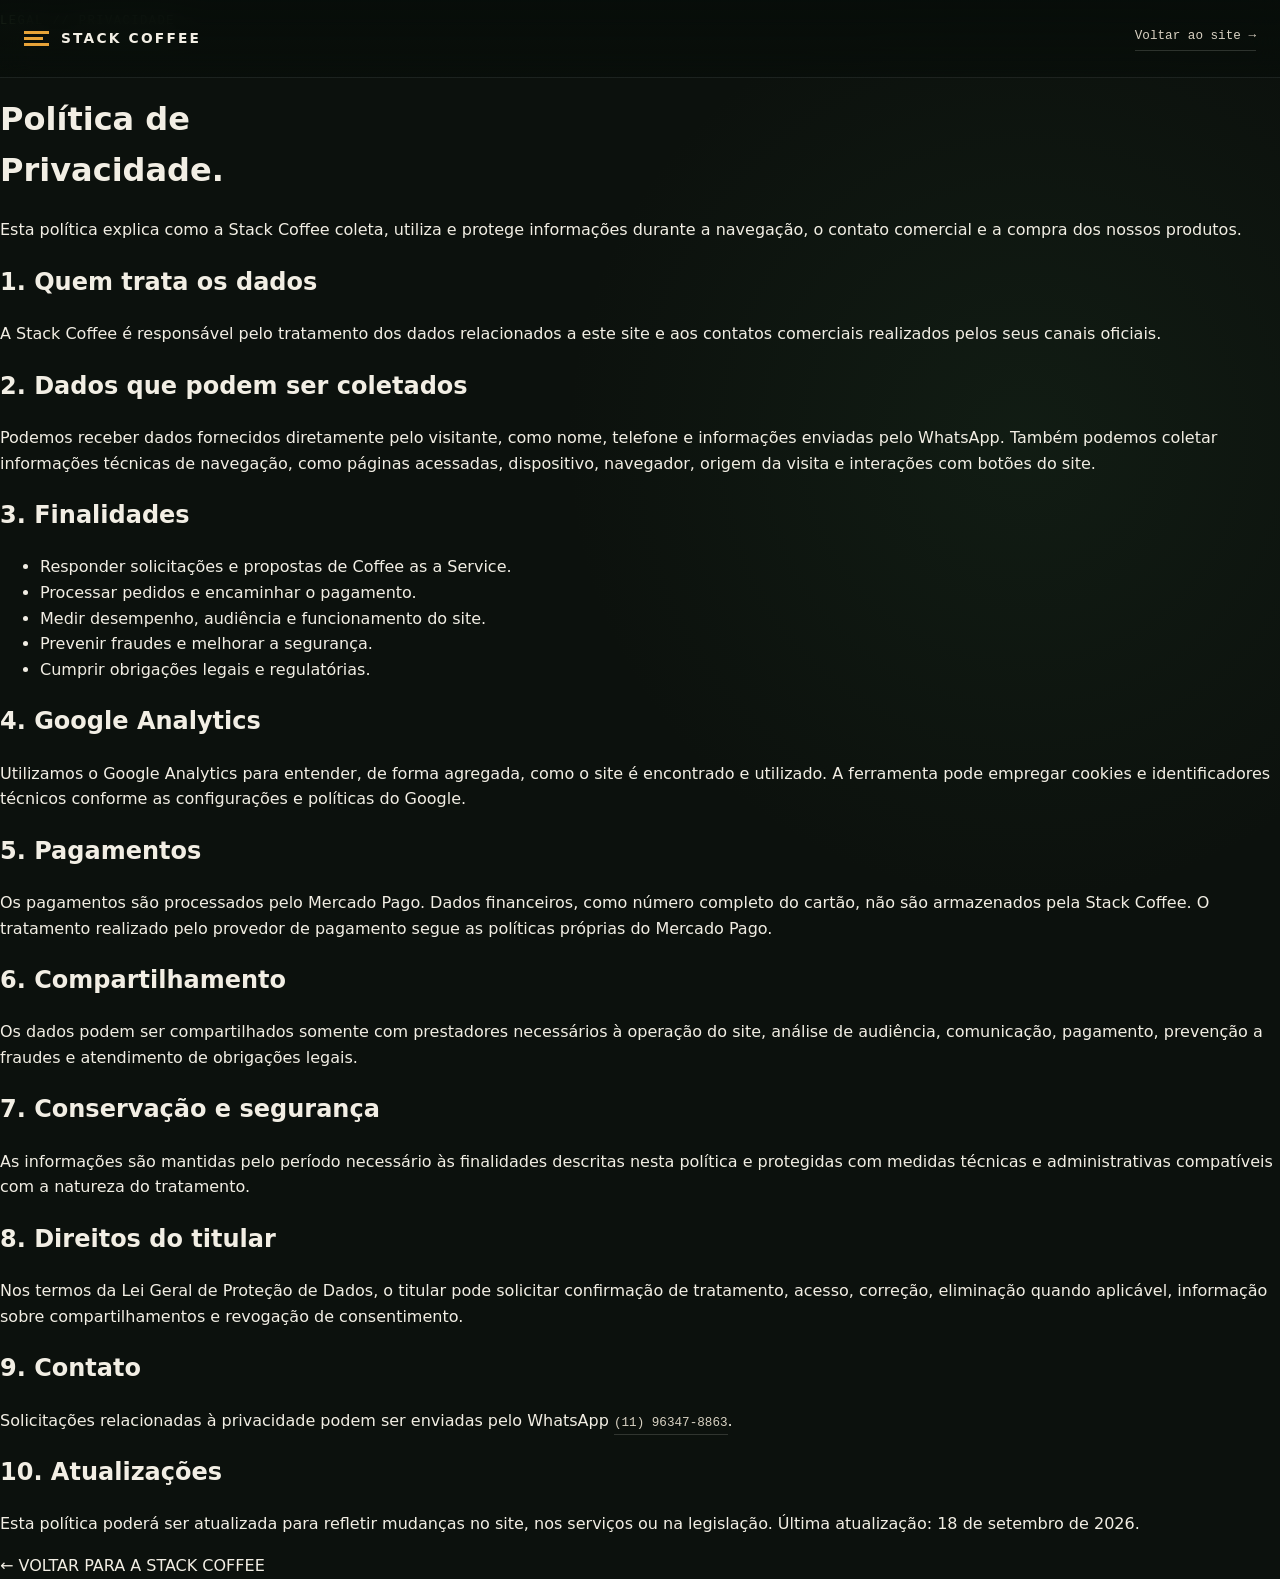
==== politica-de-privacidade/index.html @ 0f370cf7 "Add files via upload" ====
<!doctype html>
<html lang="pt-BR">
  <head>
    <meta charset="UTF-8" />
    <meta name="viewport" content="width=device-width, initial-scale=1" />
    <meta name="theme-color" content="#11110f" />
    <meta name="description" content="Política de Privacidade da Stack Coffee: saiba como tratamos dados pessoais, pagamentos, métricas de acesso e solicitações de titulares." />
    <meta name="robots" content="index, follow" />
    <link rel="canonical" href="https://stackcoffee.com.br/politica-de-privacidade/" />
    <meta property="og:locale" content="pt_BR" />
    <meta property="og:type" content="website" />
    <meta property="og:site_name" content="Stack Coffee" />
    <meta property="og:title" content="Política de Privacidade | Stack Coffee" />
    <meta property="og:description" content="Como a Stack Coffee trata dados pessoais e métricas de acesso." />
    <meta property="og:url" content="https://stackcoffee.com.br/politica-de-privacidade/" />
    <meta property="og:image" content="https://stackcoffee.com.br/assets/og-stack-coffee.jpg" />
    <title>Política de Privacidade | Stack Coffee</title>
    <link rel="icon" type="image/svg+xml" href="data:image/svg+xml,%3Csvg xmlns='http://www.w3.org/2000/svg' viewBox='0 0 64 64'%3E%3Crect width='64' height='64' rx='14' fill='%2311110f'/%3E%3Cpath d='M18 20h28v6H18zm0 10h21v6H18zm0 10h28v6H18z' fill='%23e7a338'/%3E%3C/svg%3E" />
    <link rel="stylesheet" href="/styles.css" />

    <!-- Google tag (gtag.js) -->
    <script async src="https://www.googletagmanager.com/gtag/js?id=G-5HF74Z44V3"></script>
    <script>
      window.dataLayer = window.dataLayer || [];
      function gtag(){dataLayer.push(arguments);}
      gtag('js', new Date());
      gtag('config', 'G-5HF74Z44V3');
    </script>
  </head>
  <body class="legal-page">
    <header class="site-header legal-header">
      <a class="brand" href="/" aria-label="Stack Coffee — página inicial">
        <span class="brand-mark" aria-hidden="true"><i></i><i></i><i></i></span>
        <span>STACK COFFEE</span>
      </a>
      <a class="text-link" href="/">Voltar ao site <span>→</span></a>
    </header>

    <main class="legal-main">
      <p class="section-kicker">LEGAL // PRIVACIDADE</p>
      <h1>Política de<br /><span>Privacidade.</span></h1>
      <p class="legal-intro">Esta política explica como a Stack Coffee coleta, utiliza e protege informações durante a navegação, o contato comercial e a compra dos nossos produtos.</p>

      <article class="legal-card">
        <h2>1. Quem trata os dados</h2>
        <p>A Stack Coffee é responsável pelo tratamento dos dados relacionados a este site e aos contatos comerciais realizados pelos seus canais oficiais.</p>

        <h2>2. Dados que podem ser coletados</h2>
        <p>Podemos receber dados fornecidos diretamente pelo visitante, como nome, telefone e informações enviadas pelo WhatsApp. Também podemos coletar informações técnicas de navegação, como páginas acessadas, dispositivo, navegador, origem da visita e interações com botões do site.</p>

        <h2>3. Finalidades</h2>
        <ul>
          <li>Responder solicitações e propostas de Coffee as a Service.</li>
          <li>Processar pedidos e encaminhar o pagamento.</li>
          <li>Medir desempenho, audiência e funcionamento do site.</li>
          <li>Prevenir fraudes e melhorar a segurança.</li>
          <li>Cumprir obrigações legais e regulatórias.</li>
        </ul>

        <h2>4. Google Analytics</h2>
        <p>Utilizamos o Google Analytics para entender, de forma agregada, como o site é encontrado e utilizado. A ferramenta pode empregar cookies e identificadores técnicos conforme as configurações e políticas do Google.</p>

        <h2>5. Pagamentos</h2>
        <p>Os pagamentos são processados pelo Mercado Pago. Dados financeiros, como número completo do cartão, não são armazenados pela Stack Coffee. O tratamento realizado pelo provedor de pagamento segue as políticas próprias do Mercado Pago.</p>

        <h2>6. Compartilhamento</h2>
        <p>Os dados podem ser compartilhados somente com prestadores necessários à operação do site, análise de audiência, comunicação, pagamento, prevenção a fraudes e atendimento de obrigações legais.</p>

        <h2>7. Conservação e segurança</h2>
        <p>As informações são mantidas pelo período necessário às finalidades descritas nesta política e protegidas com medidas técnicas e administrativas compatíveis com a natureza do tratamento.</p>

        <h2>8. Direitos do titular</h2>
        <p>Nos termos da Lei Geral de Proteção de Dados, o titular pode solicitar confirmação de tratamento, acesso, correção, eliminação quando aplicável, informação sobre compartilhamentos e revogação de consentimento.</p>

        <h2>9. Contato</h2>
        <p>Solicitações relacionadas à privacidade podem ser enviadas pelo WhatsApp <a class="text-link" href="https://wa.me/5511963478863" target="_blank" rel="noreferrer">(11) 96347-8863</a>.</p>

        <h2>10. Atualizações</h2>
        <p>Esta política poderá ser atualizada para refletir mudanças no site, nos serviços ou na legislação. Última atualização: 18 de setembro de 2026.</p>
      </article>

      <a class="legal-back" href="/">← VOLTAR PARA A STACK COFFEE</a>
    </main>
  </body>
</html>
---- styles.css ----
:root {
  --ink: #0c110d;
  --ink-soft: #121a14;
  --cream: #f2eee4;
  --paper: #d9d2c3;
  --muted: #a5a092;
  --gold: #e7a338;
  --green: #8cad78;
  --forest: #183221;
  --forest-deep: #0c1d13;
  --line: rgba(242, 238, 228, 0.16);
  --max: 1240px;
}

* { box-sizing: border-box; }
html { scroll-behavior: smooth; }
body {
  margin: 0;
  background: radial-gradient(circle at 80% 28%, rgba(41, 79, 49, .18), transparent 30%), var(--ink);
  color: var(--cream);
  font-family: Inter, ui-sans-serif, system-ui, -apple-system, BlinkMacSystemFont, "Segoe UI", sans-serif;
  font-size: 16px;
  line-height: 1.6;
  overflow-x: hidden;
}

a { color: inherit; text-decoration: none; }
button { font: inherit; }
.sr-only { position: absolute; width: 1px; height: 1px; padding: 0; margin: -1px; overflow: hidden; clip: rect(0, 0, 0, 0); white-space: nowrap; border: 0; }

.site-header {
  position: fixed;
  z-index: 20;
  top: 0;
  left: 0;
  width: 100%;
  height: 78px;
  display: flex;
  align-items: center;
  justify-content: space-between;
  padding: 0 max(24px, calc((100vw - var(--max)) / 2));
  border-bottom: 1px solid rgba(255,255,255,.09);
  background: linear-gradient(to bottom, rgba(7,13,9,.92), rgba(7,13,9,.6));
  backdrop-filter: blur(16px);
  transition: background .25s ease;
}

.site-header.scrolled { background: rgba(7,13,9,.96); }
.brand { display: inline-flex; align-items: center; gap: 12px; font-size: .86rem; font-weight: 800; letter-spacing: .16em; }
.brand-mark { display: grid; gap: 3px; width: 25px; }
.brand-mark i { display: block; height: 3px; background: var(--gold); }
.brand-mark i:nth-child(2) { width: 76%; }

.main-nav { display: flex; align-items: center; gap: 30px; font-family: ui-monospace, SFMono-Regular, Menlo, Monaco, Consolas, monospace; font-size: .76rem; letter-spacing: .05em; }
.main-nav a { color: var(--paper); transition: color .2s ease; }
.main-nav a:hover { color: var(--gold); }
.main-nav .nav-cta { border: 1px solid rgba(231,163,56,.58); padding: 9px 13px; color: var(--gold); }
.menu-toggle { display: none; border: 0; background: transparent; color: white; padding: 8px; }
.menu-toggle > span:not(.sr-only) { display: block; width: 23px; height: 1px; margin: 6px 0; background: currentColor; }

.hero { position: relative; min-height: 780px; height: 100svh; display: grid; align-items: center; overflow: hidden; }
.hero-image { position: absolute; inset: 0; background: url("assets/hero-stack-coffee.png") center center / cover no-repeat; transform: scale(1.015); }
.hero-shade { position: absolute; inset: 0; background: linear-gradient(90deg, rgba(9,9,8,.96) 0%, rgba(9,9,8,.82) 31%, rgba(9,9,8,.25) 62%, rgba(9,9,8,.28) 100%), linear-gradient(0deg, rgba(9,9,8,.68), transparent 45%); }
.hero-grid { position: absolute; inset: 0; background-image: linear-gradient(rgba(255,255,255,.035) 1px, transparent 1px), linear-gradient(90deg, rgba(255,255,255,.035) 1px, transparent 1px); background-size: 80px 80px; mask-image: linear-gradient(to right, black, transparent 62%); }
.hero-content { position: relative; z-index: 2; width: min(var(--max), calc(100% - 48px)); margin: 60px auto 0; }
.eyebrow, .section-kicker, .command { font-family: ui-monospace, SFMono-Regular, Menlo, Monaco, Consolas, monospace; letter-spacing: .12em; font-size: .76rem; }
.eyebrow { display: flex; align-items: center; gap: 10px; color: var(--gold); }
.eyebrow > span { width: 24px; height: 1px; background: currentColor; }
.hero h1 { max-width: 800px; margin: 24px 0 22px; font-size: clamp(3.55rem, 7.7vw, 7rem); line-height: .91; letter-spacing: -.065em; font-weight: 760; }
.hero h1 em { color: var(--gold); font-family: Georgia, "Times New Roman", serif; font-weight: 400; }
.hero-copy { max-width: 510px; color: var(--paper); font-size: 1.1rem; }
.hero-actions { display: flex; align-items: center; gap: 28px; margin-top: 34px; }
.button { display: inline-flex; align-items: center; justify-content: center; gap: 22px; min-height: 52px; padding: 0 21px; border: 1px solid var(--gold); font-family: ui-monospace, SFMono-Regular, Menlo, monospace; font-size: .76rem; font-weight: 700; letter-spacing: .07em; text-transform: uppercase; transition: background .2s ease, color .2s ease, transform .2s ease; }
.button:hover { transform: translateY(-2px); }
.button-primary { background: var(--gold); color: var(--ink); }
.button-primary:hover { background: #f2b24a; }
.text-link { font-family: ui-monospace, SFMono-Regular, Menlo, monospace; color: var(--paper); font-size: .79rem; border-bottom: 1px solid var(--line); padding-bottom: 4px; }
.text-link:hover { color: var(--gold); }
.hero-status { position: absolute; z-index: 2; bottom: 0; left: 50%; transform: translateX(-50%); width: min(var(--max), calc(100% - 48px)); display: grid; grid-template-columns: auto 1fr auto; align-items: center; gap: 10px; padding: 18px 0 19px; border-top: 1px solid var(--line); font-family: ui-monospace, SFMono-Regular, Menlo, monospace; font-size: .69rem; color: var(--muted); letter-spacing: .1em; }
.hero-status b { color: var(--cream); font-weight: 500; }
.pulse { width: 7px; height: 7px; border-radius: 50%; background: #7faf71; box-shadow: 0 0 0 5px rgba(127,175,113,.12); animation: pulse 2s infinite; }
@keyframes pulse { 50% { box-shadow: 0 0 0 9px rgba(127,175,113,0); } }

.section { width: min(var(--max), calc(100% - 48px)); margin: 0 auto; padding: 130px 0; }
.visual-section { position: relative; isolation: isolate; width: 100%; margin: 0; overflow: hidden; }
.section-inner { position: relative; z-index: 1; width: min(var(--max), calc(100% - 48px)); margin: 0 auto; padding: 130px 0; }
.section-kicker { color: var(--green); margin-bottom: 62px; }
.product { min-height: 840px; background: linear-gradient(90deg, rgba(5,13,8,.97) 0%, rgba(5,13,8,.84) 37%, rgba(5,13,8,.34) 69%, rgba(5,13,8,.18) 100%), linear-gradient(0deg, rgba(5,13,8,.85) 0%, transparent 47%, rgba(5,13,8,.34) 100%), url("assets/daily-build-home-office.webp") center / cover no-repeat; }
.product-layout { display: grid; grid-template-columns: 1.1fr .9fr; gap: 9vw; align-items: start; }
.command { color: var(--green); margin: 0 0 28px; }
.product h2, .store h2, .manifesto h2, .origin h2, .launch h2 { margin: 0; letter-spacing: -.055em; line-height: .88; text-transform: uppercase; }
.product h2 { font-size: clamp(4.3rem, 9vw, 8.4rem); }
.product h2 span, .manifesto h2 span, .launch h2 span { color: var(--gold); }
.lead { margin: 38px 0 14px; color: var(--cream); font-size: 1.35rem; font-weight: 650; }
.product-copy > p:not(.command):not(.lead) { max-width: 580px; color: var(--muted); }
.tags { display: flex; flex-wrap: wrap; gap: 8px; margin-top: 32px; }
.tags span { border: 1px solid var(--line); padding: 7px 10px; color: var(--paper); font-family: ui-monospace, SFMono-Regular, Menlo, monospace; font-size: .66rem; letter-spacing: .08em; }

.profile-card { border: 1px solid rgba(140,173,120,.3); background: linear-gradient(145deg, rgba(22,45,28,.88), rgba(7,15,10,.8)); backdrop-filter: blur(13px); box-shadow: 0 24px 90px rgba(0,0,0,.34); }
.profile-top { display: flex; justify-content: space-between; align-items: center; padding: 16px 19px; border-bottom: 1px solid var(--line); color: var(--muted); font-family: ui-monospace, SFMono-Regular, Menlo, monospace; font-size: .68rem; letter-spacing: .08em; }
.profile-top .live { color: #8eae82; }
.spec-list { margin: 0; padding: 10px 19px; }
.spec-list > div { display: grid; grid-template-columns: 105px 1fr; gap: 18px; padding: 13px 0; border-bottom: 1px solid rgba(255,255,255,.08); }
.spec-list dt { color: var(--muted); font-family: ui-monospace, SFMono-Regular, Menlo, monospace; font-size: .67rem; letter-spacing: .07em; }
.spec-list dd { margin: 0; color: var(--paper); font-size: .88rem; }
.meters { padding: 22px 19px 25px; }
.meters > div { display: grid; grid-template-columns: 96px 1fr 30px; gap: 13px; align-items: center; margin: 12px 0; }
.meters span, .meters b { color: var(--muted); font-family: ui-monospace, SFMono-Regular, Menlo, monospace; font-size: .62rem; font-weight: 500; }
.meters i { position: relative; display: block; height: 3px; background: rgba(255,255,255,.1); }
.meters i::after { content: ""; position: absolute; inset: 0 auto 0 0; width: var(--value); background: var(--gold); }

.store { border-top: 1px solid var(--line); }
.store-card { display: grid; grid-template-columns: minmax(0, 1.05fr) minmax(380px, .95fr); border: 1px solid rgba(140,173,120,.2); background: linear-gradient(145deg, var(--ink-soft), var(--forest-deep)); overflow: hidden; box-shadow: 0 28px 90px rgba(0,0,0,.22); }
.store-media { position: relative; min-height: 680px; background: #d8d0c1; overflow: hidden; }
.store-media::after { content: ""; position: absolute; inset: 0; box-shadow: inset 0 0 90px rgba(17,17,15,.14); pointer-events: none; }
.store-media img { width: 100%; height: 100%; object-fit: cover; display: block; }
.store-media .product-shot { position: absolute; inset: 0; opacity: 0; transform: scale(1.025); transition: opacity .45s ease, transform .65s ease; }
.store-media .product-shot.is-active { opacity: 1; transform: scale(1); }
.store-badge { position: absolute; z-index: 2; top: 22px; left: 22px; padding: 8px 11px; background: var(--ink); color: var(--gold); font-family: ui-monospace, SFMono-Regular, Menlo, monospace; font-size: .65rem; font-weight: 700; letter-spacing: .1em; }
.media-caption { position: absolute; z-index: 2; right: 22px; bottom: 20px; padding: 7px 10px; background: rgba(12,17,13,.84); color: var(--cream); backdrop-filter: blur(8px); font-family: ui-monospace, SFMono-Regular, Menlo, monospace; font-size: .62rem; letter-spacing: .08em; }
.store-details { display: flex; flex-direction: column; justify-content: center; padding: clamp(36px, 6vw, 78px); }
.store-details .command { margin-bottom: 24px; }
.store h2 { font-size: clamp(3.4rem, 6.5vw, 6.2rem); }
.store-subtitle { margin: 15px 0 0; color: var(--paper); font-size: 1.1rem; }
.variant-list { display: grid; gap: 9px; margin: 28px 0 8px; }
.variant-option { width: 100%; display: flex; align-items: center; justify-content: space-between; gap: 20px; padding: 16px 18px; border: 1px solid var(--line); background: transparent; color: var(--paper); text-align: left; cursor: pointer; transition: border-color .2s ease, background .2s ease; }
.variant-option:hover { border-color: rgba(231,163,56,.55); }
.variant-option.active { border-color: var(--green); background: rgba(140,173,120,.1); box-shadow: inset 3px 0 0 var(--gold); }
.variant-option > span { display: grid; gap: 1px; }
.variant-option b { font-size: .9rem; }
.variant-option small { color: var(--muted); font-size: .76rem; }
.variant-option strong { color: var(--gold); font-family: ui-monospace, SFMono-Regular, Menlo, monospace; font-size: .9rem; white-space: nowrap; }
.store-specs { display: flex; flex-wrap: wrap; gap: 8px; margin: 28px 0; }
.store-specs span { padding: 7px 10px; border: 1px solid var(--line); color: var(--paper); font-family: ui-monospace, SFMono-Regular, Menlo, monospace; font-size: .65rem; letter-spacing: .06em; text-transform: uppercase; }
.store-description { margin: 0; color: var(--muted); }
.order-row { display: grid; grid-template-columns: 1fr 1fr; gap: 24px; margin: 30px 0; padding: 19px 0; border-top: 1px solid var(--line); border-bottom: 1px solid var(--line); }
.quantity-control, .order-total { display: grid; gap: 9px; }
.quantity-control > span, .order-total > span { color: var(--muted); font-family: ui-monospace, SFMono-Regular, Menlo, monospace; font-size: .62rem; letter-spacing: .07em; }
.quantity-control > div { display: grid; grid-template-columns: 34px 42px 34px; align-items: center; }
.quantity-control button { width: 34px; height: 34px; border: 1px solid var(--line); background: transparent; color: var(--paper); cursor: pointer; }
.quantity-control button:hover { border-color: var(--gold); color: var(--gold); }
.quantity-control output { text-align: center; color: var(--cream); font-family: ui-monospace, SFMono-Regular, Menlo, monospace; }
.order-total { text-align: right; }
.order-total strong { color: var(--gold); font-family: ui-monospace, SFMono-Regular, Menlo, monospace; font-size: 1.12rem; }
.buy-area { display: grid; grid-template-columns: minmax(220px, auto) 1fr; gap: 18px; align-items: center; }
.button-marketplace { background: var(--gold); color: var(--ink); }
.button-marketplace:disabled { cursor: wait; opacity: .7; transform: none; }
.buy-area p { margin: 0; color: var(--muted); font-size: .76rem; line-height: 1.45; }
.checkout-message { min-height: 1.4em; margin: 13px 0 0; color: #e5a3a3; font-size: .78rem; }
.notify-link { align-self: flex-start; margin-top: 25px; padding-bottom: 3px; border-bottom: 1px solid var(--line); color: var(--paper); font-family: ui-monospace, SFMono-Regular, Menlo, monospace; font-size: .72rem; }
.notify-link:hover { color: var(--gold); }
.commerce-benefits { display: grid; grid-template-columns: repeat(3, 1fr); margin-top: 24px; border: 1px solid rgba(140,173,120,.2); background: rgba(24,50,33,.2); }
.commerce-benefits > div { display: grid; grid-template-columns: auto 1fr; column-gap: 15px; padding: 25px; border-right: 1px solid var(--line); }
.commerce-benefits > div:last-child { border-right: 0; }
.commerce-benefits b { grid-row: span 2; color: var(--gold); font-family: ui-monospace, SFMono-Regular, Menlo, monospace; font-size: .67rem; }
.commerce-benefits strong { color: var(--paper); font-size: .86rem; }
.commerce-benefits span { color: var(--muted); font-size: .75rem; line-height: 1.45; }

.manifesto { min-height: 850px; border-top: 1px solid var(--line); background: linear-gradient(90deg, rgba(5,13,8,.9) 0%, rgba(5,13,8,.57) 42%, rgba(5,13,8,.38) 100%), linear-gradient(0deg, rgba(5,13,8,.92) 0%, transparent 58%, rgba(5,13,8,.34) 100%), url("assets/coffee-as-a-service-office.webp") center / cover no-repeat; }
.manifesto-grid { display: grid; grid-template-columns: .92fr 1.08fr; gap: 8vw; align-items: start; }
.manifesto h2 { font-size: clamp(3.8rem, 6vw, 6.5rem); text-shadow: 0 8px 36px rgba(0,0,0,.38); }
.manifesto h2 span { display: inline-block; white-space: nowrap; }
.manifesto-copy { padding-top: 14px; }
.caas-copy { padding: 34px 36px 38px; border: 1px solid rgba(140,173,120,.28); background: rgba(7,17,10,.8); backdrop-filter: blur(13px); box-shadow: 0 26px 80px rgba(0,0,0,.3); }
.manifesto-copy > p { max-width: 510px; color: var(--paper); font-size: 1.12rem; }
.caas-copy .caas-lead { color: var(--cream); font-size: 1.35rem; font-weight: 650; line-height: 1.35; }
.caas-benefits { display: flex; flex-wrap: wrap; gap: 8px; margin: 30px 0; }
.caas-benefits span { padding: 7px 10px; border: 1px solid rgba(140,173,120,.3); color: var(--green); font-family: ui-monospace, SFMono-Regular, Menlo, monospace; font-size: .65rem; letter-spacing: .06em; }
.button-whatsapp { width: fit-content; border-color: var(--green); background: var(--green); color: var(--ink); }
.button-whatsapp:hover { background: #a1c68a; }

.origin { position: relative; width: 100%; min-height: 760px; padding: 0; display: grid; align-items: end; background: linear-gradient(90deg, rgba(5,18,10,.9) 0%, rgba(5,18,10,.7) 42%, rgba(5,18,10,.16) 75%), linear-gradient(0deg, rgba(5,18,10,.72), transparent 55%), url("assets/cafe-no-pe-sul-de-minas.webp") center / cover no-repeat; color: var(--cream); }
.origin-panel { width: min(var(--max), calc(100% - 48px)); margin: 0 auto; padding: 140px 0 105px; }
.origin .eyebrow { color: var(--green); }
.origin h2 { max-width: 950px; margin-top: 28px; font-size: clamp(3.3rem, 7vw, 6.8rem); }
.origin-panel > p:not(.eyebrow) { max-width: 610px; margin: 34px 0 45px; color: rgba(242,238,228,.82); font-size: 1.1rem; }
.origin-path { display: flex; align-items: center; gap: 24px; max-width: 610px; padding-top: 28px; border-top: 1px solid rgba(242,238,228,.28); font-family: ui-monospace, SFMono-Regular, Menlo, monospace; font-size: .72rem; letter-spacing: .08em; }
.origin-path i { color: var(--gold); font-style: normal; }

.founder-story { min-height: 820px; display: grid; align-items: stretch; background: linear-gradient(90deg, rgba(5,13,8,.96) 0%, rgba(5,13,8,.88) 32%, rgba(5,13,8,.34) 58%, rgba(5,13,8,.08) 100%), linear-gradient(0deg, rgba(5,13,8,.55), transparent 48%), url("assets/igor-oroch-cafe-fazenda.webp") 60% center / cover no-repeat; }
.founder-content { width: min(var(--max), calc(100% - 48px)); min-height: inherit; margin: 0 auto; display: flex; align-items: center; }
.founder-card { max-width: 600px; padding: 62px 58px; border: 1px solid rgba(140,173,120,.22); background: rgba(8,18,11,.72); backdrop-filter: blur(12px); box-shadow: 0 30px 100px rgba(0,0,0,.3); }
.founder-card .section-kicker { margin: 0 0 34px; }
.founder-card h2 { margin: 0 0 30px; font-size: clamp(3.3rem, 6.5vw, 6.2rem); line-height: .9; letter-spacing: -.055em; text-transform: uppercase; }
.founder-card h2 span { color: var(--gold); }
.founder-card > p:not(.section-kicker) { color: rgba(242,238,228,.82); font-size: 1.03rem; }
.founder-signature { display: grid; gap: 2px; margin: 34px 0 27px; padding-top: 22px; border-top: 1px solid var(--line); font-family: ui-monospace, SFMono-Regular, Menlo, monospace; }
.founder-signature strong { color: var(--cream); font-size: .82rem; letter-spacing: .08em; }
.founder-signature span { color: var(--green); font-size: .64rem; letter-spacing: .1em; }

footer { width: min(var(--max), calc(100% - 48px)); margin: 0 auto; padding: 46px 0; border-top: 1px solid var(--line); display: grid; grid-template-columns: 1fr auto 1fr; align-items: end; gap: 30px; color: var(--muted); font-family: ui-monospace, SFMono-Regular, Menlo, monospace; font-size: .68rem; letter-spacing: .07em; }
footer > p { margin: 0; color: var(--gold); }
footer > div { display: flex; justify-content: flex-end; gap: 20px; }
.footer-brand { color: var(--cream); }

.reveal { opacity: 0; transform: translateY(22px); transition: opacity .7s ease, transform .7s ease; }
.reveal.visible { opacity: 1; transform: none; }

@media (max-width: 850px) {
  .site-header { height: 68px; padding-inline: 24px; }
  .menu-toggle { display: block; }
  .main-nav { position: absolute; top: 68px; left: 0; width: 100%; display: none; flex-direction: column; align-items: flex-start; gap: 0; padding: 14px 24px 24px; background: rgba(12,12,10,.98); border-bottom: 1px solid var(--line); }
  .main-nav.open { display: flex; }
  .main-nav a { width: 100%; padding: 14px 0; border-bottom: 1px solid var(--line); }
  .main-nav .nav-cta { margin-top: 12px; padding: 12px; border: 1px solid rgba(231,163,56,.58); }
  .hero { min-height: 720px; }
  .hero-image { background-position: 68% center; }
  .hero-shade { background: linear-gradient(90deg, rgba(9,9,8,.96), rgba(9,9,8,.59)), linear-gradient(0deg, rgba(9,9,8,.78), transparent 48%); }
  .hero h1 { font-size: clamp(3.5rem, 13vw, 5.4rem); }
  .product-layout, .manifesto-grid, .store-card { grid-template-columns: 1fr; gap: 70px; }
  .section-inner { padding: 95px 0; }
  .product { background-position: 61% center; }
  .product-copy { max-width: 640px; padding: 30px; margin: -30px; background: rgba(6,16,9,.69); backdrop-filter: blur(8px); }
  .profile-card { max-width: 630px; }
  .store-media { min-height: 620px; }
  .store-details { padding: 0 42px 52px; }
  .commerce-benefits { grid-template-columns: 1fr; }
  .commerce-benefits > div { border-right: 0; border-bottom: 1px solid var(--line); }
  .commerce-benefits > div:last-child { border-bottom: 0; }
  .section { padding: 95px 0; }
  .section-kicker { margin-bottom: 42px; }
  .manifesto { background-position: 64% center; }
  .manifesto h2 span { white-space: normal; }
  .caas-copy { max-width: 650px; }
  .founder-story { min-height: 900px; background-position: 68% center; }
  .founder-content { align-items: end; padding: 80px 0 54px; }
  .founder-card { max-width: 570px; padding: 44px 38px; }
  footer { grid-template-columns: 1fr; align-items: start; }
  footer > div { justify-content: flex-start; }
}

@media (max-width: 560px) {
  .brand { font-size: .74rem; }
  .hero-content, .hero-status, .section, .section-inner, .origin-panel, footer { width: calc(100% - 36px); }
  .hero-content { margin-top: 30px; }
  .hero-copy { font-size: 1rem; }
  .hero-actions { align-items: flex-start; flex-direction: column; gap: 20px; }
  .button { width: 100%; }
  .hero-status { grid-template-columns: auto 1fr; }
  .hero-status b { display: none; }
  .section, .section-inner { padding: 78px 0; }
  .product h2, .manifesto h2 { font-size: clamp(3.75rem, 20vw, 5.2rem); }
  .product { min-height: 950px; background-position: 62% center; }
  .product-copy { padding: 24px 20px; margin: -24px -20px; }
  .profile-card { margin-inline: -3px; }
  .store-card { gap: 42px; }
  .store-media { min-height: 430px; }
  .store-details { padding: 0 22px 32px; }
  .store h2 { font-size: clamp(3.2rem, 18vw, 4.5rem); }
  .release-status { align-items: flex-start; flex-direction: column; }
  .order-row { grid-template-columns: 1fr; }
  .order-total { text-align: left; }
  .buy-area { grid-template-columns: 1fr; }
  .notify-link { line-height: 1.5; }
  .spec-list > div { grid-template-columns: 85px 1fr; }
  .meters > div { grid-template-columns: 83px 1fr 28px; gap: 9px; }
  .origin-panel { padding: 85px 0; }
  .origin { min-height: 680px; background-position: 61% center; }
  .origin-path { gap: 11px; font-size: .61rem; }
  .founder-story { min-height: 980px; background-position: 72% center; }
  .founder-content { width: calc(100% - 36px); padding: 360px 0 28px; }
  .founder-card { padding: 34px 24px; }
  .founder-card h2 { font-size: clamp(3.2rem, 17vw, 4.5rem); }
  .button-whatsapp { width: 100%; }
  .manifesto { min-height: 980px; background-position: 58% center; }
  .caas-copy { padding: 28px 22px 30px; }
  footer > div { flex-direction: column; gap: 8px; }
}

@media (prefers-reduced-motion: reduce) {
  html { scroll-behavior: auto; }
  *, *::before, *::after { animation-duration: .01ms !important; animation-iteration-count: 1 !important; transition-duration: .01ms !important; }
  .reveal { opacity: 1; transform: none; }
}
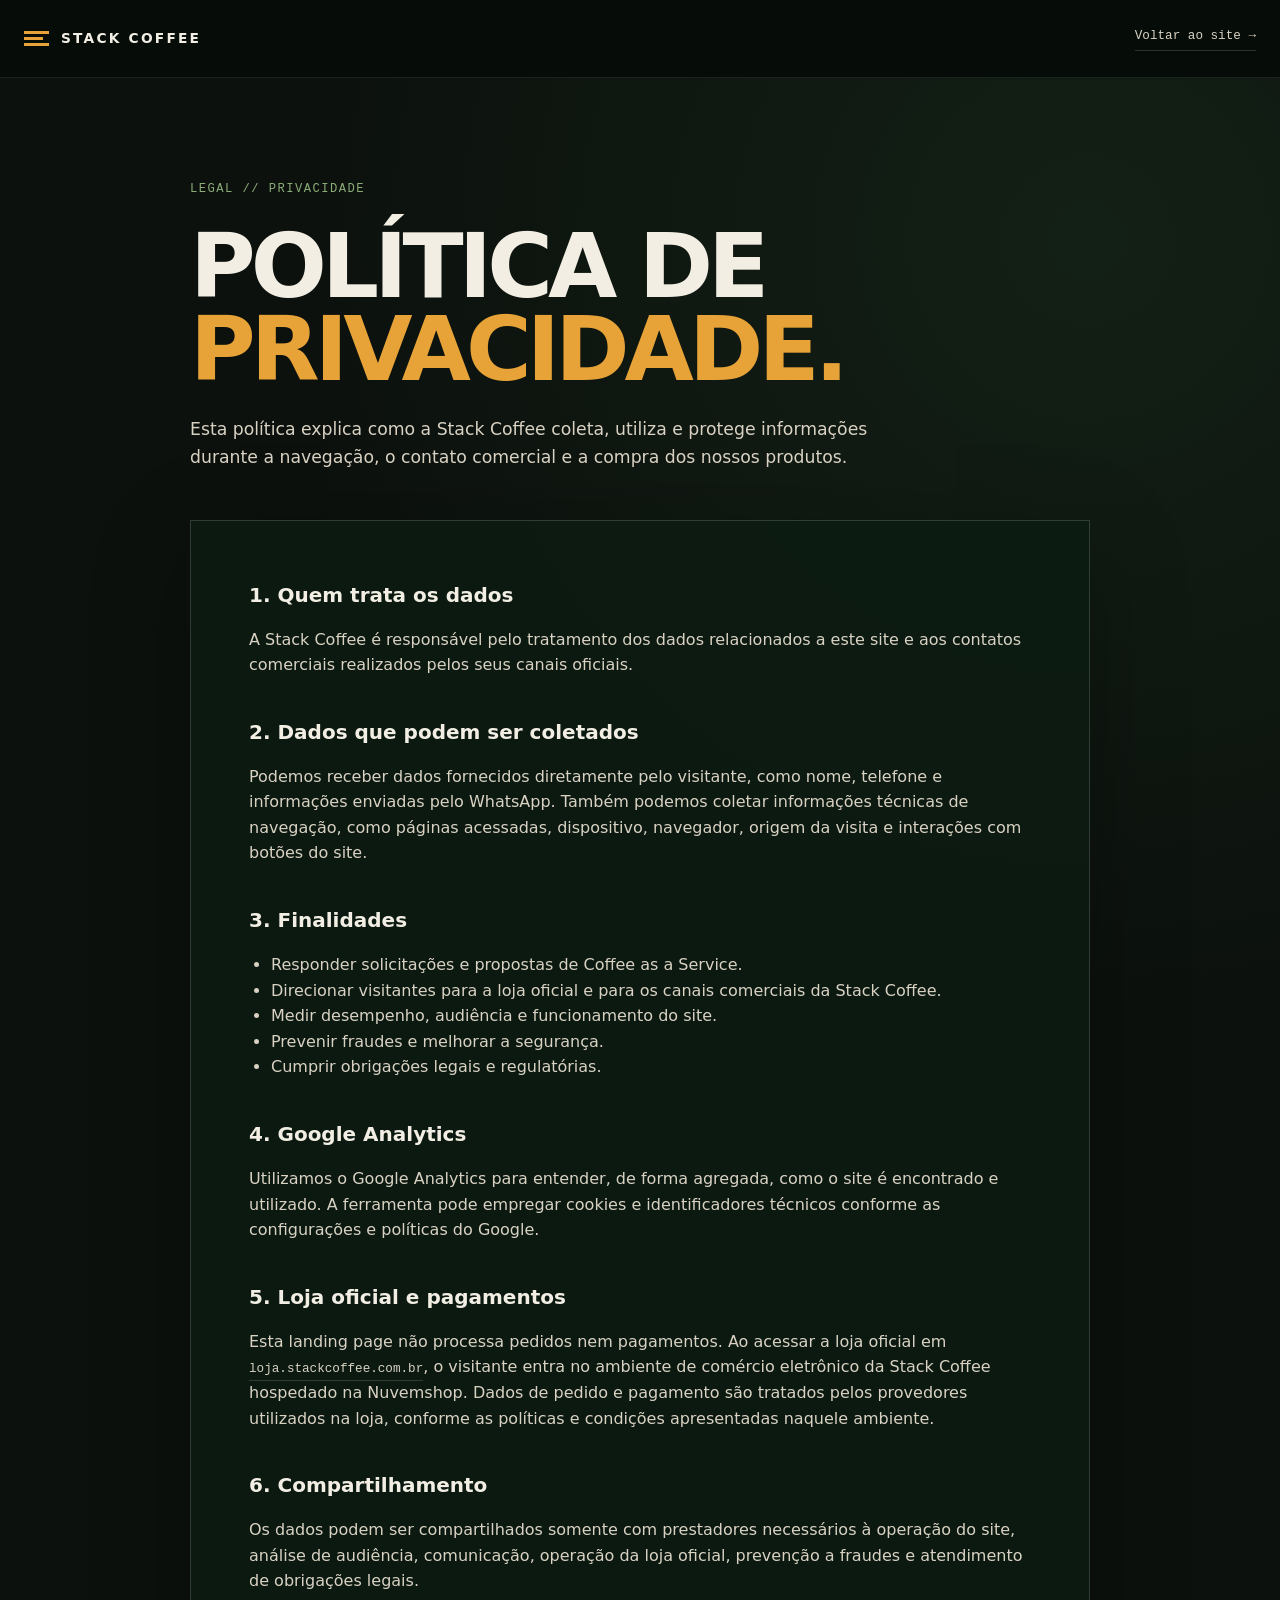
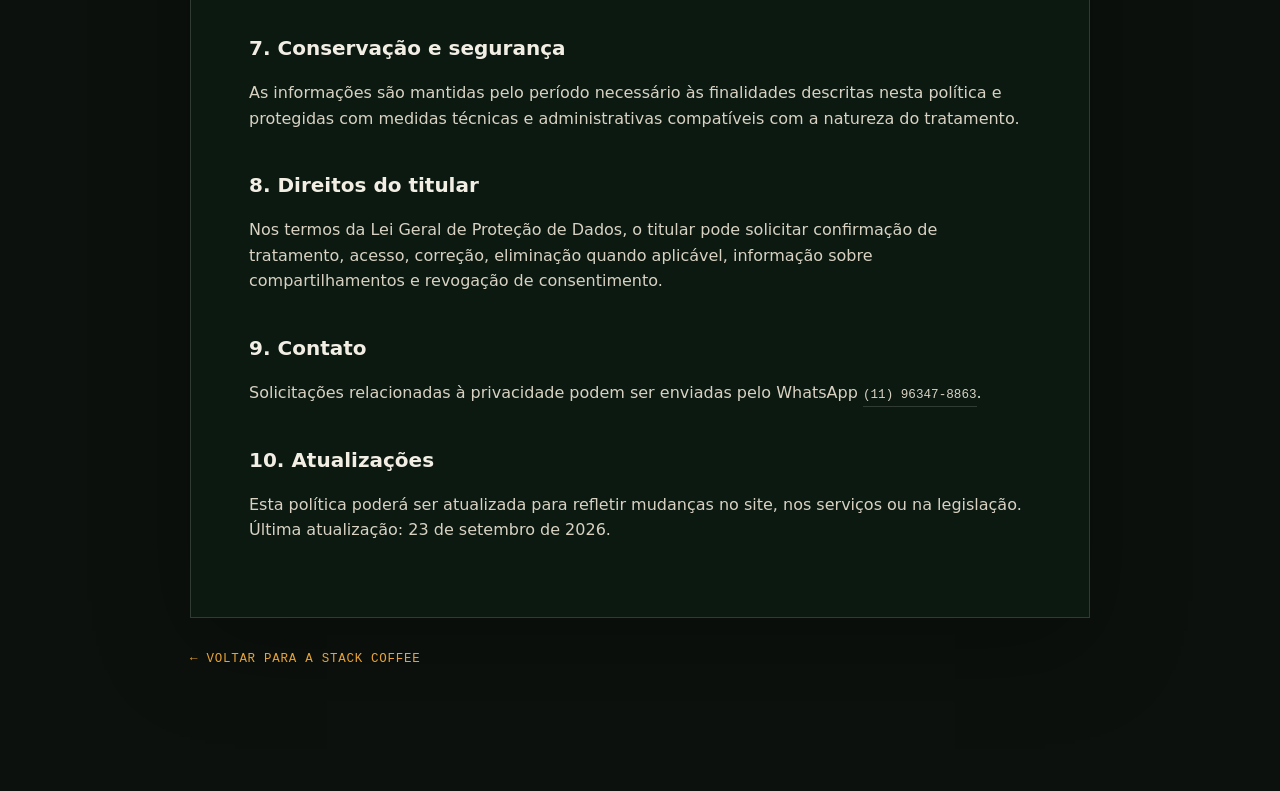
==== commit 76598fe8: "Add files via upload" ====
--- a/politica-de-privacidade/index.html
+++ b/politica-de-privacidade/index.html
@@ -51,7 +51,7 @@
         <h2>3. Finalidades</h2>
         <ul>
           <li>Responder solicitações e propostas de Coffee as a Service.</li>
-          <li>Processar pedidos e encaminhar o pagamento.</li>
+          <li>Direcionar visitantes para a loja oficial e para os canais comerciais da Stack Coffee.</li>
           <li>Medir desempenho, audiência e funcionamento do site.</li>
           <li>Prevenir fraudes e melhorar a segurança.</li>
           <li>Cumprir obrigações legais e regulatórias.</li>
@@ -60,11 +60,11 @@
         <h2>4. Google Analytics</h2>
         <p>Utilizamos o Google Analytics para entender, de forma agregada, como o site é encontrado e utilizado. A ferramenta pode empregar cookies e identificadores técnicos conforme as configurações e políticas do Google.</p>
 
-        <h2>5. Pagamentos</h2>
-        <p>Os pagamentos são processados pelo Mercado Pago. Dados financeiros, como número completo do cartão, não são armazenados pela Stack Coffee. O tratamento realizado pelo provedor de pagamento segue as políticas próprias do Mercado Pago.</p>
+        <h2>5. Loja oficial e pagamentos</h2>
+        <p>Esta landing page não processa pedidos nem pagamentos. Ao acessar a loja oficial em <a class="text-link" href="https://loja.stackcoffee.com.br/">loja.stackcoffee.com.br</a>, o visitante entra no ambiente de comércio eletrônico da Stack Coffee hospedado na Nuvemshop. Dados de pedido e pagamento são tratados pelos provedores utilizados na loja, conforme as políticas e condições apresentadas naquele ambiente.</p>
 
         <h2>6. Compartilhamento</h2>
-        <p>Os dados podem ser compartilhados somente com prestadores necessários à operação do site, análise de audiência, comunicação, pagamento, prevenção a fraudes e atendimento de obrigações legais.</p>
+        <p>Os dados podem ser compartilhados somente com prestadores necessários à operação do site, análise de audiência, comunicação, operação da loja oficial, prevenção a fraudes e atendimento de obrigações legais.</p>
 
         <h2>7. Conservação e segurança</h2>
         <p>As informações são mantidas pelo período necessário às finalidades descritas nesta política e protegidas com medidas técnicas e administrativas compatíveis com a natureza do tratamento.</p>
@@ -76,7 +76,7 @@
         <p>Solicitações relacionadas à privacidade podem ser enviadas pelo WhatsApp <a class="text-link" href="https://wa.me/5511963478863" target="_blank" rel="noreferrer">(11) 96347-8863</a>.</p>
 
         <h2>10. Atualizações</h2>
-        <p>Esta política poderá ser atualizada para refletir mudanças no site, nos serviços ou na legislação. Última atualização: 18 de setembro de 2026.</p>
+        <p>Esta política poderá ser atualizada para refletir mudanças no site, nos serviços ou na legislação. Última atualização: 23 de setembro de 2026.</p>
       </article>
 
       <a class="legal-back" href="/">← VOLTAR PARA A STACK COFFEE</a>
--- a/styles.css
+++ b/styles.css
@@ -59,7 +59,8 @@
 .menu-toggle > span:not(.sr-only) { display: block; width: 23px; height: 1px; margin: 6px 0; background: currentColor; }
 
 .hero { position: relative; min-height: 780px; height: 100svh; display: grid; align-items: center; overflow: hidden; }
-.hero-image { position: absolute; inset: 0; background: url("assets/hero-stack-coffee.png") center center / cover no-repeat; transform: scale(1.015); }
+.hero-image { position: absolute; inset: 0; display: block; margin: 0; overflow: hidden; transform: scale(1.015); }
+.hero-image img { width: 100%; height: 100%; display: block; object-fit: cover; object-position: center; }
 .hero-shade { position: absolute; inset: 0; background: linear-gradient(90deg, rgba(9,9,8,.96) 0%, rgba(9,9,8,.82) 31%, rgba(9,9,8,.25) 62%, rgba(9,9,8,.28) 100%), linear-gradient(0deg, rgba(9,9,8,.68), transparent 45%); }
 .hero-grid { position: absolute; inset: 0; background-image: linear-gradient(rgba(255,255,255,.035) 1px, transparent 1px), linear-gradient(90deg, rgba(255,255,255,.035) 1px, transparent 1px); background-size: 80px 80px; mask-image: linear-gradient(to right, black, transparent 62%); }
 .hero-content { position: relative; z-index: 2; width: min(var(--max), calc(100% - 48px)); margin: 60px auto 0; }
@@ -177,7 +178,25 @@
 .origin-path { display: flex; align-items: center; gap: 24px; max-width: 610px; padding-top: 28px; border-top: 1px solid rgba(242,238,228,.28); font-family: ui-monospace, SFMono-Regular, Menlo, monospace; font-size: .72rem; letter-spacing: .08em; }
 .origin-path i { color: var(--gold); font-style: normal; }
 
-.founder-story { min-height: 820px; display: grid; align-items: stretch; background: linear-gradient(90deg, rgba(5,13,8,.96) 0%, rgba(5,13,8,.88) 32%, rgba(5,13,8,.34) 58%, rgba(5,13,8,.08) 100%), linear-gradient(0deg, rgba(5,13,8,.55), transparent 48%), url("assets/igor-oroch-cafe-fazenda.webp") 60% center / cover no-repeat; }
+.field-notes { position: relative; border-top: 1px solid var(--line); border-bottom: 1px solid var(--line); }
+.field-notes::before { content: ""; position: absolute; inset: 0 50% 0 0; z-index: -1; background: linear-gradient(145deg, rgba(24,50,33,.36), transparent 70%); }
+.field-notes-grid { display: grid; grid-template-columns: minmax(320px, .78fr) minmax(0, 1.22fr); gap: clamp(60px, 9vw, 130px); align-items: center; }
+.field-notes-grid + .field-notes-grid { margin-top: 130px; padding-top: 130px; border-top: 1px solid var(--line); }
+.field-note-row-reverse .field-notes-photo { order: 2; transform: rotate(1.2deg); }
+.field-note-row-reverse .field-notes-copy { order: 1; }
+.field-notes-photo { position: relative; margin: 0; padding: 13px; border: 1px solid rgba(231,163,56,.62); background: #172219; box-shadow: 0 32px 90px rgba(0,0,0,.32); transform: rotate(-1.2deg); }
+.field-notes-photo::before { content: ""; position: absolute; inset: 7px; z-index: 1; border: 1px solid rgba(242,238,228,.17); pointer-events: none; }
+.field-notes-photo img { display: block; width: 100%; height: auto; aspect-ratio: 3 / 4; object-fit: cover; object-position: center; filter: saturate(.96) contrast(1.02); }
+.field-notes-photo figcaption { display: flex; justify-content: space-between; gap: 20px; padding: 13px 3px 1px; color: var(--muted); font-family: ui-monospace, SFMono-Regular, Menlo, monospace; font-size: .62rem; letter-spacing: .09em; }
+.field-notes-photo figcaption span:first-child { color: var(--gold); }
+.field-notes-copy { max-width: 680px; }
+.field-notes-copy .section-kicker { margin: 0 0 34px; }
+.field-notes-copy h2 { margin: 0 0 38px; font-size: clamp(3.2rem, 6vw, 6rem); line-height: .91; letter-spacing: -.055em; text-transform: uppercase; }
+.field-notes-copy h2 span { color: var(--gold); }
+.field-notes-copy > p:not(.section-kicker) { max-width: 620px; color: rgba(242,238,228,.8); font-size: 1.08rem; }
+.field-notes-signature { margin: 34px 0 27px; padding-top: 21px; border-top: 1px solid var(--line); color: var(--green); font-family: ui-monospace, SFMono-Regular, Menlo, monospace; font-size: .68rem; letter-spacing: .09em; }
+
+.founder-story { min-height: 820px; display: grid; align-items: stretch; background: linear-gradient(90deg, rgba(5,13,8,.96) 0%, rgba(5,13,8,.88) 32%, rgba(5,13,8,.34) 58%, rgba(5,13,8,.08) 100%), linear-gradient(0deg, rgba(5,13,8,.55), transparent 48%), url("assets/igor-oroch-cafe-fazenda-v4-suja.webp") 60% center / cover no-repeat; }
 .founder-content { width: min(var(--max), calc(100% - 48px)); min-height: inherit; margin: 0 auto; display: flex; align-items: center; }
 .founder-card { max-width: 600px; padding: 62px 58px; border: 1px solid rgba(140,173,120,.22); background: rgba(8,18,11,.72); backdrop-filter: blur(12px); box-shadow: 0 30px 100px rgba(0,0,0,.3); }
 .founder-card .section-kicker { margin: 0 0 34px; }
@@ -204,10 +223,10 @@
   .main-nav a { width: 100%; padding: 14px 0; border-bottom: 1px solid var(--line); }
   .main-nav .nav-cta { margin-top: 12px; padding: 12px; border: 1px solid rgba(231,163,56,.58); }
   .hero { min-height: 720px; }
-  .hero-image { background-position: 68% center; }
+  .hero-image img { object-position: 68% center; }
   .hero-shade { background: linear-gradient(90deg, rgba(9,9,8,.96), rgba(9,9,8,.59)), linear-gradient(0deg, rgba(9,9,8,.78), transparent 48%); }
   .hero h1 { font-size: clamp(3.5rem, 13vw, 5.4rem); }
-  .product-layout, .manifesto-grid, .store-card { grid-template-columns: 1fr; gap: 70px; }
+  .product-layout, .manifesto-grid, .store-card, .field-notes-grid { grid-template-columns: 1fr; gap: 70px; }
   .section-inner { padding: 95px 0; }
   .product { background-position: 61% center; }
   .product-copy { max-width: 640px; padding: 30px; margin: -30px; background: rgba(6,16,9,.69); backdrop-filter: blur(8px); }
@@ -222,6 +241,11 @@
   .manifesto { background-position: 64% center; }
   .manifesto h2 span { white-space: normal; }
   .caas-copy { max-width: 650px; }
+  .field-notes-photo { width: min(560px, 88%); margin: 0 auto; }
+  .field-notes-copy { max-width: 680px; }
+  .field-notes-grid + .field-notes-grid { margin-top: 90px; padding-top: 90px; }
+  .field-note-row-reverse .field-notes-photo { order: 1; }
+  .field-note-row-reverse .field-notes-copy { order: 2; }
   .founder-story { min-height: 900px; background-position: 68% center; }
   .founder-content { align-items: end; padding: 80px 0 54px; }
   .founder-card { max-width: 570px; padding: 44px 38px; }
@@ -257,6 +281,12 @@
   .origin-panel { padding: 85px 0; }
   .origin { min-height: 680px; background-position: 61% center; }
   .origin-path { gap: 11px; font-size: .61rem; }
+  .field-notes-grid { gap: 48px; }
+  .field-notes-grid + .field-notes-grid { margin-top: 72px; padding-top: 72px; }
+  .field-notes-photo { width: 100%; transform: rotate(-.55deg); }
+  .field-notes-photo figcaption { font-size: .54rem; }
+  .field-notes-copy h2 { font-size: clamp(3.15rem, 16vw, 4.5rem); }
+  .field-notes-copy > p:not(.section-kicker) { font-size: 1rem; }
   .founder-story { min-height: 980px; background-position: 72% center; }
   .founder-content { width: calc(100% - 36px); padding: 360px 0 28px; }
   .founder-card { padding: 34px 24px; }
@@ -267,8 +297,89 @@
   footer > div { flex-direction: column; gap: 8px; }
 }
 
+.legal-page { min-height: 100vh; background: radial-gradient(circle at 85% 10%, rgba(41,79,49,.24), transparent 32%), var(--ink); }
+.legal-header { position: static; background: rgba(7,13,9,.96); }
+.legal-main { width: min(900px, calc(100% - 48px)); margin: 0 auto; padding: 90px 0 120px; }
+.legal-main .section-kicker { margin-bottom: 25px; }
+.legal-main h1 { max-width: 820px; margin: 0 0 25px; font-size: clamp(3rem, 7vw, 6rem); line-height: .93; letter-spacing: -.055em; text-transform: uppercase; }
+.legal-main h1 span { color: var(--gold); }
+.legal-intro { max-width: 720px; margin-bottom: 48px; color: var(--paper); font-size: 1.08rem; }
+.legal-card { padding: clamp(28px, 6vw, 58px); border: 1px solid var(--line); background: rgba(12,29,19,.72); box-shadow: 0 28px 90px rgba(0,0,0,.25); }
+.legal-card h2 { margin: 38px 0 10px; color: var(--cream); font-size: 1.25rem; }
+.legal-card h2:first-child { margin-top: 0; }
+.legal-card p, .legal-card li { color: var(--paper); }
+.legal-card ul { padding-left: 22px; }
+.legal-back { display: inline-flex; margin-top: 32px; color: var(--gold); font-family: ui-monospace, SFMono-Regular, Menlo, monospace; font-size: .78rem; letter-spacing: .06em; }
+
+@media (max-width: 560px) {
+  .legal-main { width: calc(100% - 36px); padding: 64px 0 84px; }
+  .legal-card { padding: 28px 22px; }
+}
+
 @media (prefers-reduced-motion: reduce) {
   html { scroll-behavior: auto; }
   *, *::before, *::after { animation-duration: .01ms !important; animation-iteration-count: 1 !important; transition-duration: .01ms !important; }
   .reveal { opacity: 1; transform: none; }
 }
+
+/* v16 — landing page: loja externa */
+.store-media.landing-product-grid {
+  display: grid;
+  grid-template-columns: repeat(2, minmax(0, 1fr));
+  align-items: end;
+  gap: 1px;
+  padding: 74px 18px 18px;
+  background: linear-gradient(135deg, #d9d2c3, #bfb6a5);
+}
+.landing-product {
+  min-width: 0;
+  margin: 0;
+  position: relative;
+  height: 100%;
+  display: grid;
+  grid-template-rows: 1fr auto;
+  align-items: end;
+  background: rgba(255,255,255,.08);
+  overflow: hidden;
+}
+.landing-product img {
+  width: 100%;
+  height: 100%;
+  max-height: 585px;
+  object-fit: cover;
+  object-position: center;
+  display: block;
+}
+.landing-product figcaption {
+  padding: 10px 12px;
+  background: rgba(12,17,13,.92);
+  color: var(--cream);
+  font-family: ui-monospace, SFMono-Regular, Menlo, monospace;
+  font-size: .62rem;
+  letter-spacing: .08em;
+  text-align: center;
+}
+.store-gateway {
+  display: grid;
+  gap: 14px;
+  margin-top: 32px;
+  padding-top: 28px;
+  border-top: 1px solid var(--line);
+}
+.store-gateway .button { width: fit-content; }
+.store-gateway p {
+  margin: 0;
+  color: var(--muted);
+  font-size: .78rem;
+}
+.store-gateway strong { color: var(--paper); font-weight: 600; }
+
+@media (max-width: 560px) {
+  .store-media.landing-product-grid {
+    min-height: auto;
+    grid-template-columns: 1fr;
+    padding: 66px 16px 16px;
+  }
+  .landing-product img { max-height: none; aspect-ratio: 4 / 5; }
+  .store-gateway .button { width: 100%; }
+}
